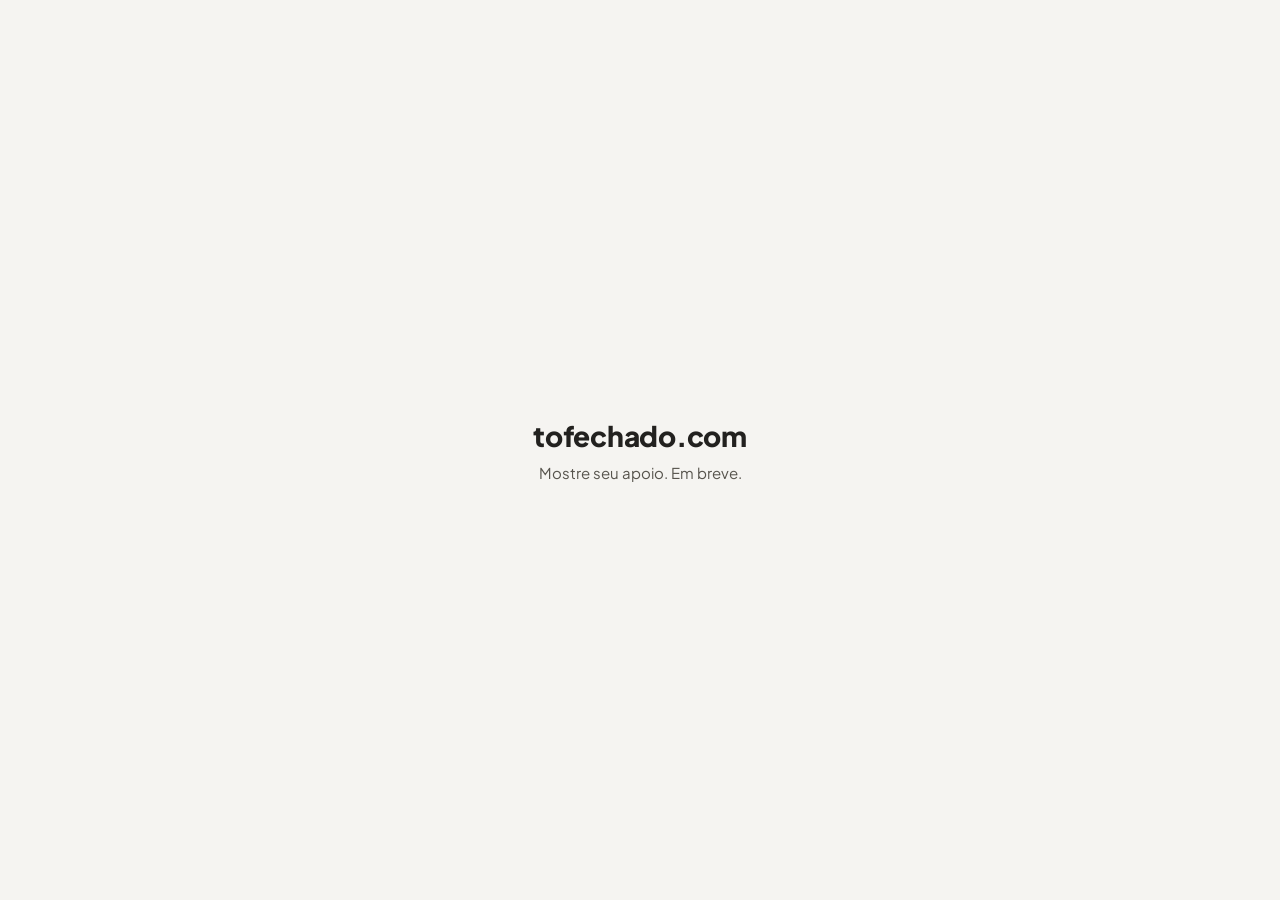
==== index.html @ 61f1edd5 "Site de moldura da Alessandra Cavalcante em /alessandra + página raiz Co-Authored-By: Claude Fable 5" ====
<!DOCTYPE html>
<html lang="pt-BR">
<head>
  <meta charset="UTF-8" />
  <meta name="viewport" content="width=device-width, initial-scale=1.0" />
  <title>tofechado.com</title>
  <meta name="description" content="Mostre seu apoio: coloque sua foto na moldura do seu candidato." />
  <meta name="robots" content="noindex" />
  <meta name="theme-color" content="#22211F" />
  <link rel="preconnect" href="https://fonts.googleapis.com" />
  <link rel="preconnect" href="https://fonts.gstatic.com" crossorigin />
  <link href="https://fonts.googleapis.com/css2?family=Plus+Jakarta+Sans:wght@400;800&display=swap" rel="stylesheet" />
  <style>
    * { box-sizing: border-box; margin: 0; padding: 0; }
    body {
      min-height: 100dvh;
      display: flex;
      flex-direction: column;
      align-items: center;
      justify-content: center;
      gap: 10px;
      background: #F5F4F1;
      color: #22211F;
      font-family: "Plus Jakarta Sans", system-ui, sans-serif;
      text-align: center;
      padding: 24px;
    }
    h1 { font-size: 28px; font-weight: 800; letter-spacing: -0.01em; }
    p { color: #57544D; font-size: 15px; }
  </style>
</head>
<body>
  <h1>tofechado.com</h1>
  <p>Mostre seu apoio. Em breve.</p>
</body>
</html>
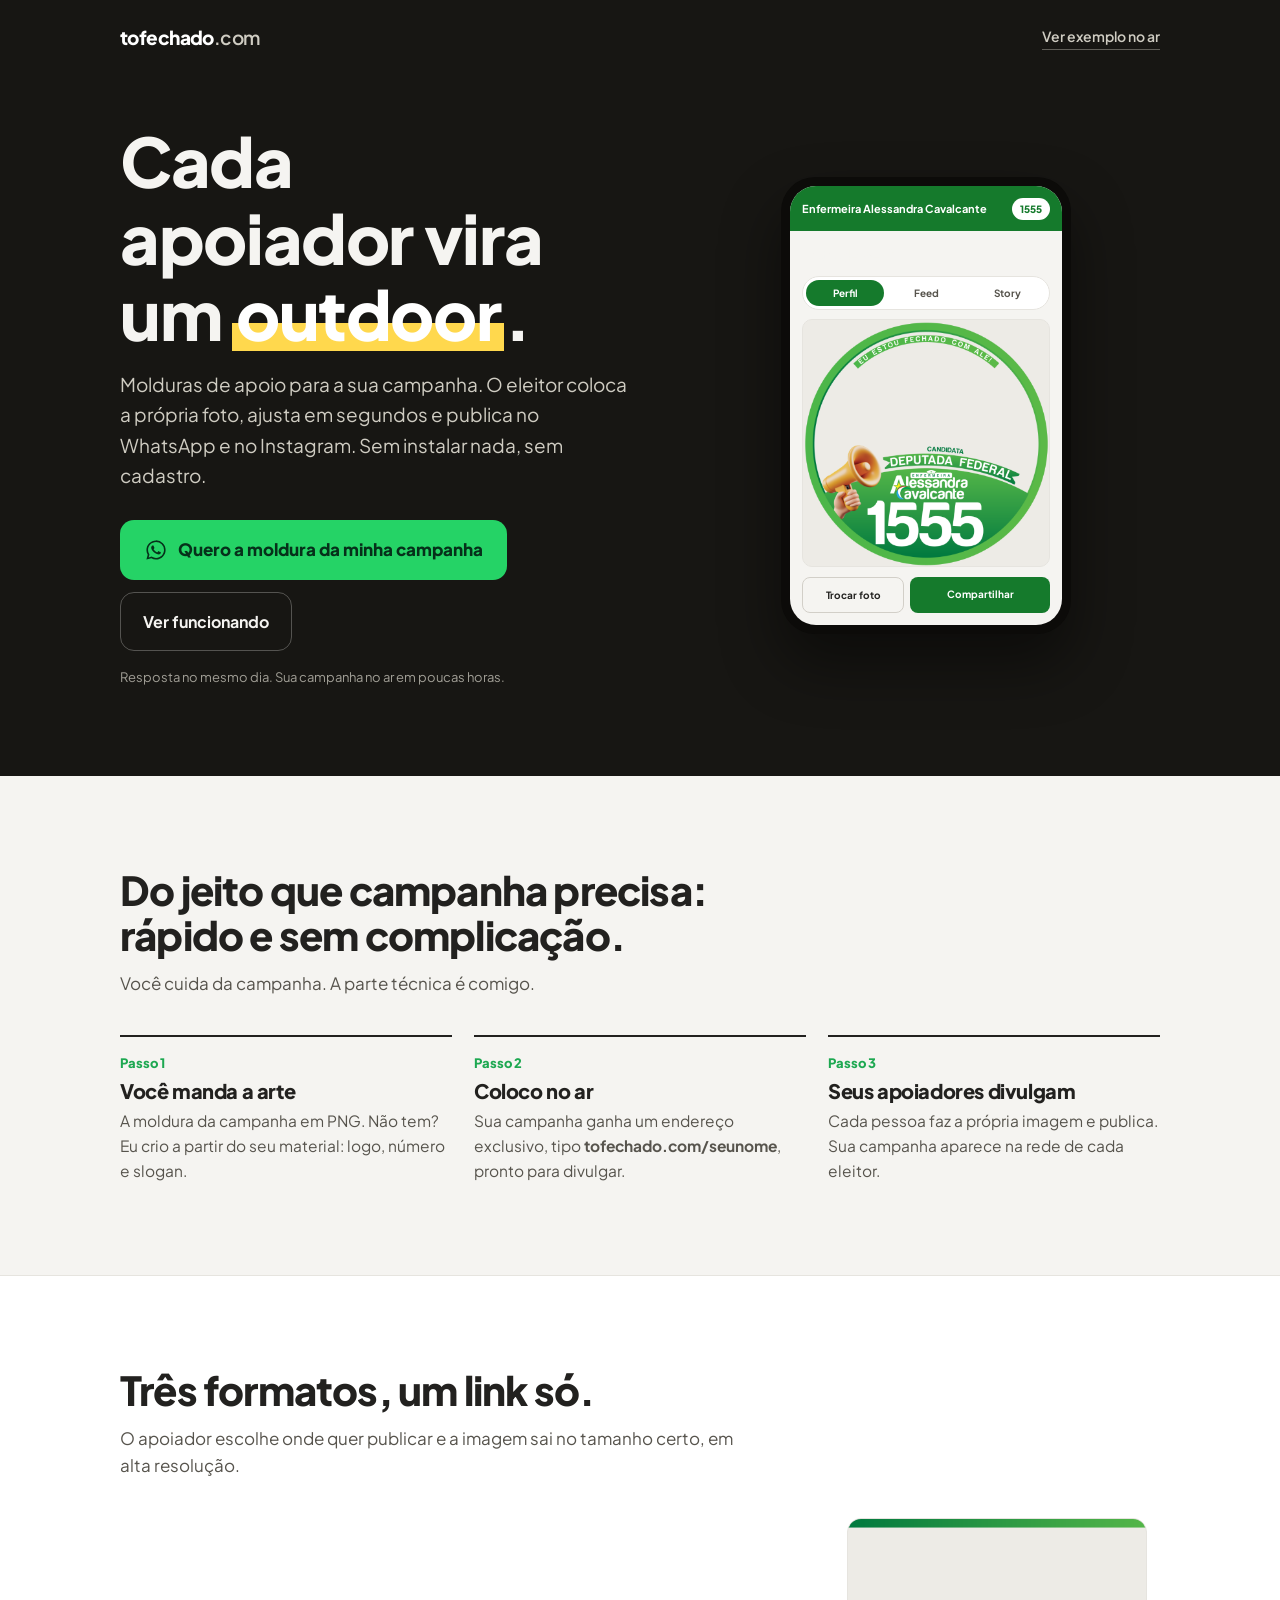
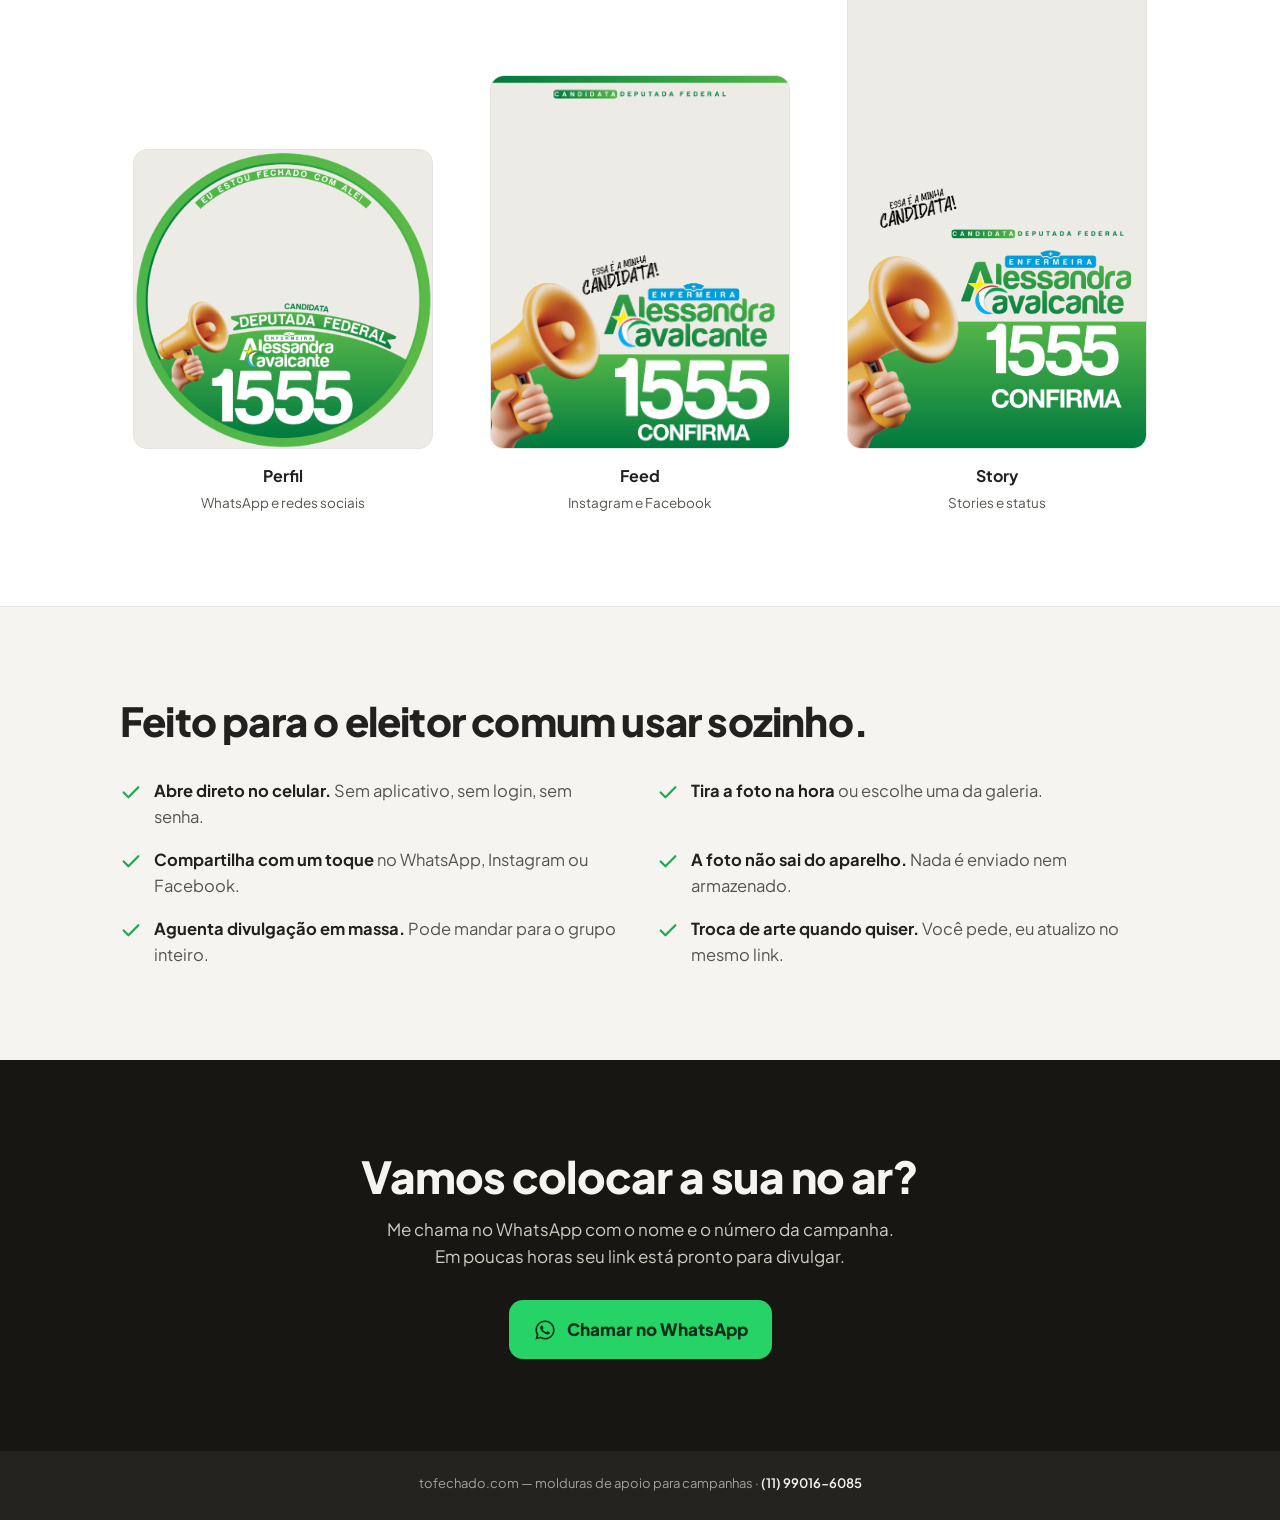
==== commit 9f19a635: "Landing de venda na raiz do domínio com CTA para o WhatsApp Co-Authored-By: Claude Opus 5 <noreply@a" ====
--- a/index.html
+++ b/index.html
@@ -3,34 +3,384 @@
 <head>
   <meta charset="UTF-8" />
   <meta name="viewport" content="width=device-width, initial-scale=1.0" />
-  <title>tofechado.com</title>
-  <meta name="description" content="Mostre seu apoio: coloque sua foto na moldura do seu candidato." />
-  <meta name="robots" content="noindex" />
-  <meta name="theme-color" content="#22211F" />
+  <title>tofechado.com — molduras de apoio para campanhas</title>
+  <meta name="description" content="Molduras de apoio para campanhas: o eleitor coloca a própria foto, baixa e publica no WhatsApp e no Instagram. Sem app, sem cadastro." />
+  <meta property="og:title" content="tofechado.com — molduras de apoio para campanhas" />
+  <meta property="og:description" content="Cada apoiador vira um outdoor. Molduras para perfil, feed e story, no link exclusivo da sua campanha." />
+  <meta name="theme-color" content="#171613" />
+  <link rel="icon" href="data:image/svg+xml,%3Csvg xmlns='http://www.w3.org/2000/svg' viewBox='0 0 100 100'%3E%3Crect width='100' height='100' rx='24' fill='%23171613'/%3E%3Cpath d='M26 52l17 17 31-34' fill='none' stroke='%2325D366' stroke-width='11' stroke-linecap='round' stroke-linejoin='round'/%3E%3C/svg%3E" />
   <link rel="preconnect" href="https://fonts.googleapis.com" />
   <link rel="preconnect" href="https://fonts.gstatic.com" crossorigin />
-  <link href="https://fonts.googleapis.com/css2?family=Plus+Jakarta+Sans:wght@400;800&display=swap" rel="stylesheet" />
+  <link href="https://fonts.googleapis.com/css2?family=Plus+Jakarta+Sans:wght@400;600;700;800&display=swap" rel="stylesheet" />
   <style>
-    * { box-sizing: border-box; margin: 0; padding: 0; }
+    :root {
+      --ink: #171613;
+      --ink-2: #24231F;
+      --creme: #F5F4F1;
+      --branco: #FFFFFF;
+      --borda: #E6E4DF;
+      --texto: #22211F;
+      --texto-2: #57544D;
+      --claro: #CFCCC2;
+      --zap: #25D366;
+      --zap-escuro: #1DA851;
+      --marca: #FFD84D;
+    }
+    * { box-sizing: border-box; margin: 0; padding: 0; -webkit-tap-highlight-color: transparent; }
     body {
-      min-height: 100dvh;
+      background: var(--creme);
+      color: var(--texto);
+      font-family: "Plus Jakarta Sans", system-ui, sans-serif;
+      line-height: 1.6;
+      overflow-x: hidden;
+    }
+    .faixa { padding: 0 20px; }
+    .limite { width: 100%; max-width: 1040px; margin: 0 auto; }
+    h1, h2, h3 { line-height: 1.12; letter-spacing: -0.02em; font-weight: 800; text-wrap: balance; }
+
+    /* ---------- topo escuro ---------- */
+    .hero {
+      background: var(--ink);
+      color: var(--creme);
+      padding: 22px 20px clamp(48px, 9vw, 88px);
+    }
+    .marcaTopo {
       display: flex;
-      flex-direction: column;
-      align-items: center;
-      justify-content: center;
+      align-items: center;
+      justify-content: space-between;
+      gap: 16px;
+      padding-bottom: clamp(34px, 7vw, 70px);
+    }
+    .logo { font-size: 19px; font-weight: 800; letter-spacing: -0.03em; color: var(--branco); }
+    .logo span { color: var(--claro); font-weight: 600; }
+    .linkTopo {
+      color: var(--claro);
+      font-size: 14px;
+      font-weight: 600;
+      text-decoration: none;
+      border-bottom: 1px solid rgba(207, 204, 194, 0.4);
+      padding-bottom: 2px;
+    }
+    .linkTopo:hover { color: var(--branco); }
+
+    .heroGrid {
+      display: grid;
+      grid-template-columns: 1fr;
+      gap: clamp(38px, 7vw, 56px);
+      align-items: center;
+    }
+    @media (min-width: 900px) { .heroGrid { grid-template-columns: 1.05fr 0.95fr; } }
+
+    .hero h1 { font-size: clamp(38px, 8vw, 68px); }
+    .grifo {
+      background: linear-gradient(transparent 62%, var(--marca) 62%, var(--marca) 94%, transparent 94%);
+      padding: 0 4px;
+      color: var(--branco);
+    }
+    .heroTexto {
+      margin-top: 18px;
+      font-size: clamp(16px, 2.2vw, 19px);
+      color: var(--claro);
+      max-width: 46ch;
+    }
+    .acoes { display: flex; flex-wrap: wrap; gap: 12px; margin-top: 30px; }
+    .btnZap {
+      display: inline-flex;
+      align-items: center;
       gap: 10px;
-      background: #F5F4F1;
-      color: #22211F;
-      font-family: "Plus Jakarta Sans", system-ui, sans-serif;
+      background: var(--zap);
+      color: #06301A;
+      font-weight: 800;
+      font-size: 17px;
+      padding: 16px 24px;
+      border-radius: 14px;
+      text-decoration: none;
+      transition: background 0.15s ease-out, transform 0.12s ease-out;
+    }
+    .btnZap:hover { background: var(--zap-escuro); color: #FFFFFF; }
+    .btnZap:active { transform: scale(0.98); }
+    .btnZap svg { width: 24px; height: 24px; flex-shrink: 0; }
+    .btnVazio {
+      display: inline-flex;
+      align-items: center;
+      padding: 16px 22px;
+      border-radius: 14px;
+      border: 1px solid rgba(245, 244, 241, 0.28);
+      color: var(--creme);
+      font-weight: 700;
+      font-size: 16px;
+      text-decoration: none;
+      transition: background 0.15s ease-out;
+    }
+    .btnVazio:hover { background: rgba(245, 244, 241, 0.09); }
+    .aviso { margin-top: 16px; font-size: 13px; color: rgba(207, 204, 194, 0.75); }
+
+    /* ---------- celular de demonstração ---------- */
+    .fone {
+      width: min(290px, 78vw);
+      margin: 0 auto;
+      background: #0C0B09;
+      border-radius: 34px;
+      padding: 9px;
+      box-shadow: 0 30px 60px rgba(0, 0, 0, 0.45);
+    }
+    .foneTela { background: var(--creme); border-radius: 26px; overflow: hidden; }
+    .mockTopo {
+      background: #157A2C;
+      color: #FFFFFF;
+      display: flex;
+      align-items: center;
+      justify-content: space-between;
+      gap: 8px;
+      padding: 12px 12px 11px;
+    }
+    .mockTopo b { font-size: 11px; line-height: 1.2; }
+    .mockTopo span {
+      background: #FFFFFF;
+      color: #157A2C;
+      font-size: 10px;
+      font-weight: 800;
+      padding: 3px 8px;
+      border-radius: 99px;
+    }
+    .mockCorpo { padding: 12px; }
+    .mockTitulo { font-size: 15px; font-weight: 800; letter-spacing: -0.01em; }
+    .mockAbas {
+      display: flex;
+      gap: 3px;
+      background: var(--branco);
+      border: 1px solid var(--borda);
+      border-radius: 99px;
+      padding: 3px;
+      margin: 9px 0;
+    }
+    .mockAbas span {
+      flex: 1;
       text-align: center;
-      padding: 24px;
-    }
-    h1 { font-size: 28px; font-weight: 800; letter-spacing: -0.01em; }
-    p { color: #57544D; font-size: 15px; }
+      font-size: 10px;
+      font-weight: 700;
+      color: var(--texto-2);
+      padding: 5px 0;
+      border-radius: 99px;
+    }
+    .mockAbas .on { background: #157A2C; color: #FFFFFF; }
+    .mockQuadro {
+      background: #EDEBE6;
+      border: 1px solid var(--borda);
+      border-radius: 10px;
+      overflow: hidden;
+      aspect-ratio: 1 / 1;
+    }
+    .mockQuadro img { display: block; width: 100%; height: 100%; }
+    .mockBotoes { display: flex; gap: 6px; margin-top: 10px; }
+    .mockBotoes span {
+      flex: 1;
+      text-align: center;
+      font-size: 10px;
+      font-weight: 700;
+      padding: 9px 0;
+      border-radius: 8px;
+    }
+    .mockBotoes .vazio { border: 1px solid #D2CFC8; color: var(--texto); }
+    .mockBotoes .cheio { background: #157A2C; color: #FFFFFF; flex: 1.4; }
+
+    /* ---------- seções claras ---------- */
+    section.bloco { padding: clamp(52px, 9vw, 92px) 20px; }
+    .bloco h2 { font-size: clamp(27px, 4.6vw, 40px); }
+    .bloco .apoio { margin-top: 12px; color: var(--texto-2); font-size: 17px; max-width: 52ch; }
+
+    .passos { display: grid; gap: 18px; margin-top: 38px; }
+    @media (min-width: 760px) { .passos { grid-template-columns: repeat(3, 1fr); gap: 22px; } }
+    .passo { border-top: 2px solid var(--texto); padding-top: 16px; }
+    .passo .n { font-size: 13px; font-weight: 800; color: var(--zap-escuro); }
+    .passo h3 { font-size: 20px; margin-top: 6px; }
+    .passo p { margin-top: 7px; color: var(--texto-2); font-size: 15.5px; }
+
+    .formatos { background: var(--branco); border-top: 1px solid var(--borda); border-bottom: 1px solid var(--borda); }
+    .vitrine { display: grid; gap: 26px; margin-top: 38px; align-items: end; }
+    @media (min-width: 760px) { .vitrine { grid-template-columns: repeat(3, 1fr); gap: 30px; } }
+    .peca { text-align: center; }
+    .peca img {
+      display: block;
+      width: 100%;
+      max-width: 300px;
+      margin: 0 auto;
+      background: #EDEBE6;
+      border: 1px solid var(--borda);
+      border-radius: 14px;
+    }
+    .peca b { display: block; margin-top: 14px; font-size: 16px; }
+    .peca small { color: var(--texto-2); font-size: 13.5px; }
+
+    .lista { list-style: none; margin-top: 34px; display: grid; gap: 14px; }
+    @media (min-width: 760px) { .lista { grid-template-columns: 1fr 1fr; gap: 16px 34px; } }
+    .lista li { display: flex; gap: 12px; font-size: 16.5px; }
+    .lista svg { width: 22px; height: 22px; flex-shrink: 0; color: var(--zap-escuro); margin-top: 3px; }
+    .lista b { font-weight: 700; }
+    .lista span { color: var(--texto-2); }
+
+    /* ---------- chamada final ---------- */
+    .fechamento { background: var(--ink); color: var(--creme); text-align: center; }
+    .fechamento h2 { font-size: clamp(28px, 5vw, 44px); }
+    .fechamento p { margin: 14px auto 0; color: var(--claro); font-size: 17px; max-width: 44ch; }
+    .fechamento .acoes { justify-content: center; }
+
+    footer {
+      background: var(--ink-2);
+      color: rgba(207, 204, 194, 0.75);
+      font-size: 13px;
+      text-align: center;
+      padding: 22px 20px 26px;
+    }
+    footer a { color: var(--creme); text-decoration: none; font-weight: 600; }
+
+    /* ---------- entrada suave ---------- */
+    .sobe { animation: sobe 0.7s cubic-bezier(0.16, 1, 0.3, 1) both; }
+    .sobe:nth-child(2) { animation-delay: 0.06s; }
+    .sobe:nth-child(3) { animation-delay: 0.12s; }
+    @keyframes sobe { from { opacity: 0; transform: translateY(14px); } to { opacity: 1; transform: none; } }
+    @media (prefers-reduced-motion: reduce) {
+      .sobe { animation: none; }
+      .btnZap, .btnVazio { transition: none; }
+    }
   </style>
 </head>
 <body>
-  <h1>tofechado.com</h1>
-  <p>Mostre seu apoio. Em breve.</p>
+
+  <header class="hero">
+    <div class="limite">
+      <div class="marcaTopo">
+        <div class="logo">tofechado<span>.com</span></div>
+        <a class="linkTopo" href="alessandra/">Ver exemplo no ar</a>
+      </div>
+
+      <div class="heroGrid">
+        <div>
+          <h1 class="sobe">Cada apoiador vira um <span class="grifo">outdoor</span>.</h1>
+          <p class="heroTexto sobe">Molduras de apoio para a sua campanha. O eleitor coloca a própria foto, ajusta em segundos e publica no WhatsApp e no Instagram. Sem instalar nada, sem cadastro.</p>
+          <div class="acoes sobe">
+            <a class="btnZap" href="https://wa.me/5511990166085?text=Ol%C3%A1!%20Gostaria%20de%20fazer%20minha%20moldura." target="_blank" rel="noopener">
+              <svg viewBox="0 0 32 32" fill="currentColor" aria-hidden="true"><path d="M16.03 3.2c-7.06 0-12.8 5.74-12.8 12.8 0 2.26.59 4.46 1.72 6.4L3.2 28.8l6.56-1.71a12.75 12.75 0 0 0 6.27 1.6h.01c7.05 0 12.79-5.74 12.79-12.8 0-3.42-1.33-6.63-3.75-9.05a12.71 12.71 0 0 0-9.05-3.75Zm0 23.32h-.01a10.6 10.6 0 0 1-5.4-1.48l-.39-.23-4.02 1.05 1.07-3.92-.25-.4a10.6 10.6 0 0 1-1.63-5.66c0-5.87 4.78-10.64 10.64-10.64a10.6 10.6 0 0 1 10.63 10.65c0 5.87-4.78 10.63-10.64 10.63Zm5.83-7.97c-.32-.16-1.89-.93-2.18-1.04-.29-.11-.5-.16-.71.16-.21.32-.82 1.04-1 1.25-.19.21-.37.24-.69.08a8.7 8.7 0 0 1-2.56-1.58 9.6 9.6 0 0 1-1.78-2.2c-.18-.32-.02-.49.14-.65.15-.14.32-.37.48-.56.16-.19.21-.32.32-.53.11-.21.05-.4-.03-.56-.08-.16-.71-1.73-.98-2.36-.26-.62-.52-.54-.71-.55l-.61-.01c-.21 0-.56.08-.85.4-.29.32-1.11 1.09-1.11 2.65s1.14 3.08 1.3 3.29c.16.21 2.24 3.42 5.42 4.8.76.32 1.35.52 1.81.67.76.24 1.45.21 2 .13.61-.09 1.89-.77 2.15-1.52.27-.75.27-1.38.19-1.52-.08-.13-.29-.21-.61-.37Z"/></svg>
+              Quero a moldura da minha campanha
+            </a>
+            <a class="btnVazio" href="alessandra/">Ver funcionando</a>
+          </div>
+          <p class="aviso">Resposta no mesmo dia. Sua campanha no ar em poucas horas.</p>
+        </div>
+
+        <div class="fone sobe">
+          <div class="foneTela">
+            <div class="mockTopo"><b>Enfermeira Alessandra Cavalcante</b><span>1555</span></div>
+            <div class="mockCorpo">
+              <p class="mockTitulo">Foto de perfil</p>
+              <div class="mockAbas"><span class="on">Perfil</span><span>Feed</span><span>Story</span></div>
+              <div class="mockQuadro"><img src="demo/perfil.png" alt="Tela do site de molduras com a arte redonda da campanha" /></div>
+              <div class="mockBotoes"><span class="vazio">Trocar foto</span><span class="cheio">Compartilhar</span></div>
+            </div>
+          </div>
+        </div>
+      </div>
+    </div>
+  </header>
+
+  <section class="bloco faixa">
+    <div class="limite">
+      <h2>Do jeito que campanha precisa: rápido e sem complicação.</h2>
+      <p class="apoio">Você cuida da campanha. A parte técnica é comigo.</p>
+
+      <div class="passos">
+        <div class="passo">
+          <div class="n">Passo 1</div>
+          <h3>Você manda a arte</h3>
+          <p>A moldura da campanha em PNG. Não tem? Eu crio a partir do seu material: logo, número e slogan.</p>
+        </div>
+        <div class="passo">
+          <div class="n">Passo 2</div>
+          <h3>Coloco no ar</h3>
+          <p>Sua campanha ganha um endereço exclusivo, tipo <b>tofechado.com/seunome</b>, pronto para divulgar.</p>
+        </div>
+        <div class="passo">
+          <div class="n">Passo 3</div>
+          <h3>Seus apoiadores divulgam</h3>
+          <p>Cada pessoa faz a própria imagem e publica. Sua campanha aparece na rede de cada eleitor.</p>
+        </div>
+      </div>
+    </div>
+  </section>
+
+  <section class="bloco faixa formatos">
+    <div class="limite">
+      <h2>Três formatos, um link só.</h2>
+      <p class="apoio">O apoiador escolhe onde quer publicar e a imagem sai no tamanho certo, em alta resolução.</p>
+
+      <div class="vitrine">
+        <div class="peca">
+          <img src="demo/perfil.png" alt="Moldura redonda para foto de perfil do WhatsApp e do Instagram" />
+          <b>Perfil</b>
+          <small>WhatsApp e redes sociais</small>
+        </div>
+        <div class="peca">
+          <img src="demo/feed.png" alt="Moldura vertical para post no feed do Instagram e do Facebook" />
+          <b>Feed</b>
+          <small>Instagram e Facebook</small>
+        </div>
+        <div class="peca">
+          <img src="demo/story.png" alt="Moldura para story do Instagram e status do WhatsApp" />
+          <b>Story</b>
+          <small>Stories e status</small>
+        </div>
+      </div>
+    </div>
+  </section>
+
+  <section class="bloco faixa">
+    <div class="limite">
+      <h2>Feito para o eleitor comum usar sozinho.</h2>
+      <ul class="lista">
+        <li>
+          <svg viewBox="0 0 24 24" fill="none" stroke="currentColor" stroke-width="2.4" stroke-linecap="round" stroke-linejoin="round" aria-hidden="true"><path d="m4 12.5 5.2 5.2L20 6.8"/></svg>
+          <div><b>Abre direto no celular.</b> <span>Sem aplicativo, sem login, sem senha.</span></div>
+        </li>
+        <li>
+          <svg viewBox="0 0 24 24" fill="none" stroke="currentColor" stroke-width="2.4" stroke-linecap="round" stroke-linejoin="round" aria-hidden="true"><path d="m4 12.5 5.2 5.2L20 6.8"/></svg>
+          <div><b>Tira a foto na hora</b> <span>ou escolhe uma da galeria.</span></div>
+        </li>
+        <li>
+          <svg viewBox="0 0 24 24" fill="none" stroke="currentColor" stroke-width="2.4" stroke-linecap="round" stroke-linejoin="round" aria-hidden="true"><path d="m4 12.5 5.2 5.2L20 6.8"/></svg>
+          <div><b>Compartilha com um toque</b> <span>no WhatsApp, Instagram ou Facebook.</span></div>
+        </li>
+        <li>
+          <svg viewBox="0 0 24 24" fill="none" stroke="currentColor" stroke-width="2.4" stroke-linecap="round" stroke-linejoin="round" aria-hidden="true"><path d="m4 12.5 5.2 5.2L20 6.8"/></svg>
+          <div><b>A foto não sai do aparelho.</b> <span>Nada é enviado nem armazenado.</span></div>
+        </li>
+        <li>
+          <svg viewBox="0 0 24 24" fill="none" stroke="currentColor" stroke-width="2.4" stroke-linecap="round" stroke-linejoin="round" aria-hidden="true"><path d="m4 12.5 5.2 5.2L20 6.8"/></svg>
+          <div><b>Aguenta divulgação em massa.</b> <span>Pode mandar para o grupo inteiro.</span></div>
+        </li>
+        <li>
+          <svg viewBox="0 0 24 24" fill="none" stroke="currentColor" stroke-width="2.4" stroke-linecap="round" stroke-linejoin="round" aria-hidden="true"><path d="m4 12.5 5.2 5.2L20 6.8"/></svg>
+          <div><b>Troca de arte quando quiser.</b> <span>Você pede, eu atualizo no mesmo link.</span></div>
+        </li>
+      </ul>
+    </div>
+  </section>
+
+  <section class="bloco faixa fechamento">
+    <div class="limite">
+      <h2>Vamos colocar a sua no ar?</h2>
+      <p>Me chama no WhatsApp com o nome e o número da campanha. Em poucas horas seu link está pronto para divulgar.</p>
+      <div class="acoes">
+        <a class="btnZap" href="https://wa.me/5511990166085?text=Ol%C3%A1!%20Gostaria%20de%20fazer%20minha%20moldura." target="_blank" rel="noopener">
+          <svg viewBox="0 0 32 32" fill="currentColor" aria-hidden="true"><path d="M16.03 3.2c-7.06 0-12.8 5.74-12.8 12.8 0 2.26.59 4.46 1.72 6.4L3.2 28.8l6.56-1.71a12.75 12.75 0 0 0 6.27 1.6h.01c7.05 0 12.79-5.74 12.79-12.8 0-3.42-1.33-6.63-3.75-9.05a12.71 12.71 0 0 0-9.05-3.75Zm0 23.32h-.01a10.6 10.6 0 0 1-5.4-1.48l-.39-.23-4.02 1.05 1.07-3.92-.25-.4a10.6 10.6 0 0 1-1.63-5.66c0-5.87 4.78-10.64 10.64-10.64a10.6 10.6 0 0 1 10.63 10.65c0 5.87-4.78 10.63-10.64 10.63Zm5.83-7.97c-.32-.16-1.89-.93-2.18-1.04-.29-.11-.5-.16-.71.16-.21.32-.82 1.04-1 1.25-.19.21-.37.24-.69.08a8.7 8.7 0 0 1-2.56-1.58 9.6 9.6 0 0 1-1.78-2.2c-.18-.32-.02-.49.14-.65.15-.14.32-.37.48-.56.16-.19.21-.32.32-.53.11-.21.05-.4-.03-.56-.08-.16-.71-1.73-.98-2.36-.26-.62-.52-.54-.71-.55l-.61-.01c-.21 0-.56.08-.85.4-.29.32-1.11 1.09-1.11 2.65s1.14 3.08 1.3 3.29c.16.21 2.24 3.42 5.42 4.8.76.32 1.35.52 1.81.67.76.24 1.45.21 2 .13.61-.09 1.89-.77 2.15-1.52.27-.75.27-1.38.19-1.52-.08-.13-.29-.21-.61-.37Z"/></svg>
+          Chamar no WhatsApp
+        </a>
+      </div>
+    </div>
+  </section>
+
+  <footer>
+    tofechado.com — molduras de apoio para campanhas · <a href="https://wa.me/5511990166085?text=Ol%C3%A1!%20Gostaria%20de%20fazer%20minha%20moldura." target="_blank" rel="noopener">(11) 99016-6085</a>
+  </footer>
+
 </body>
 </html>
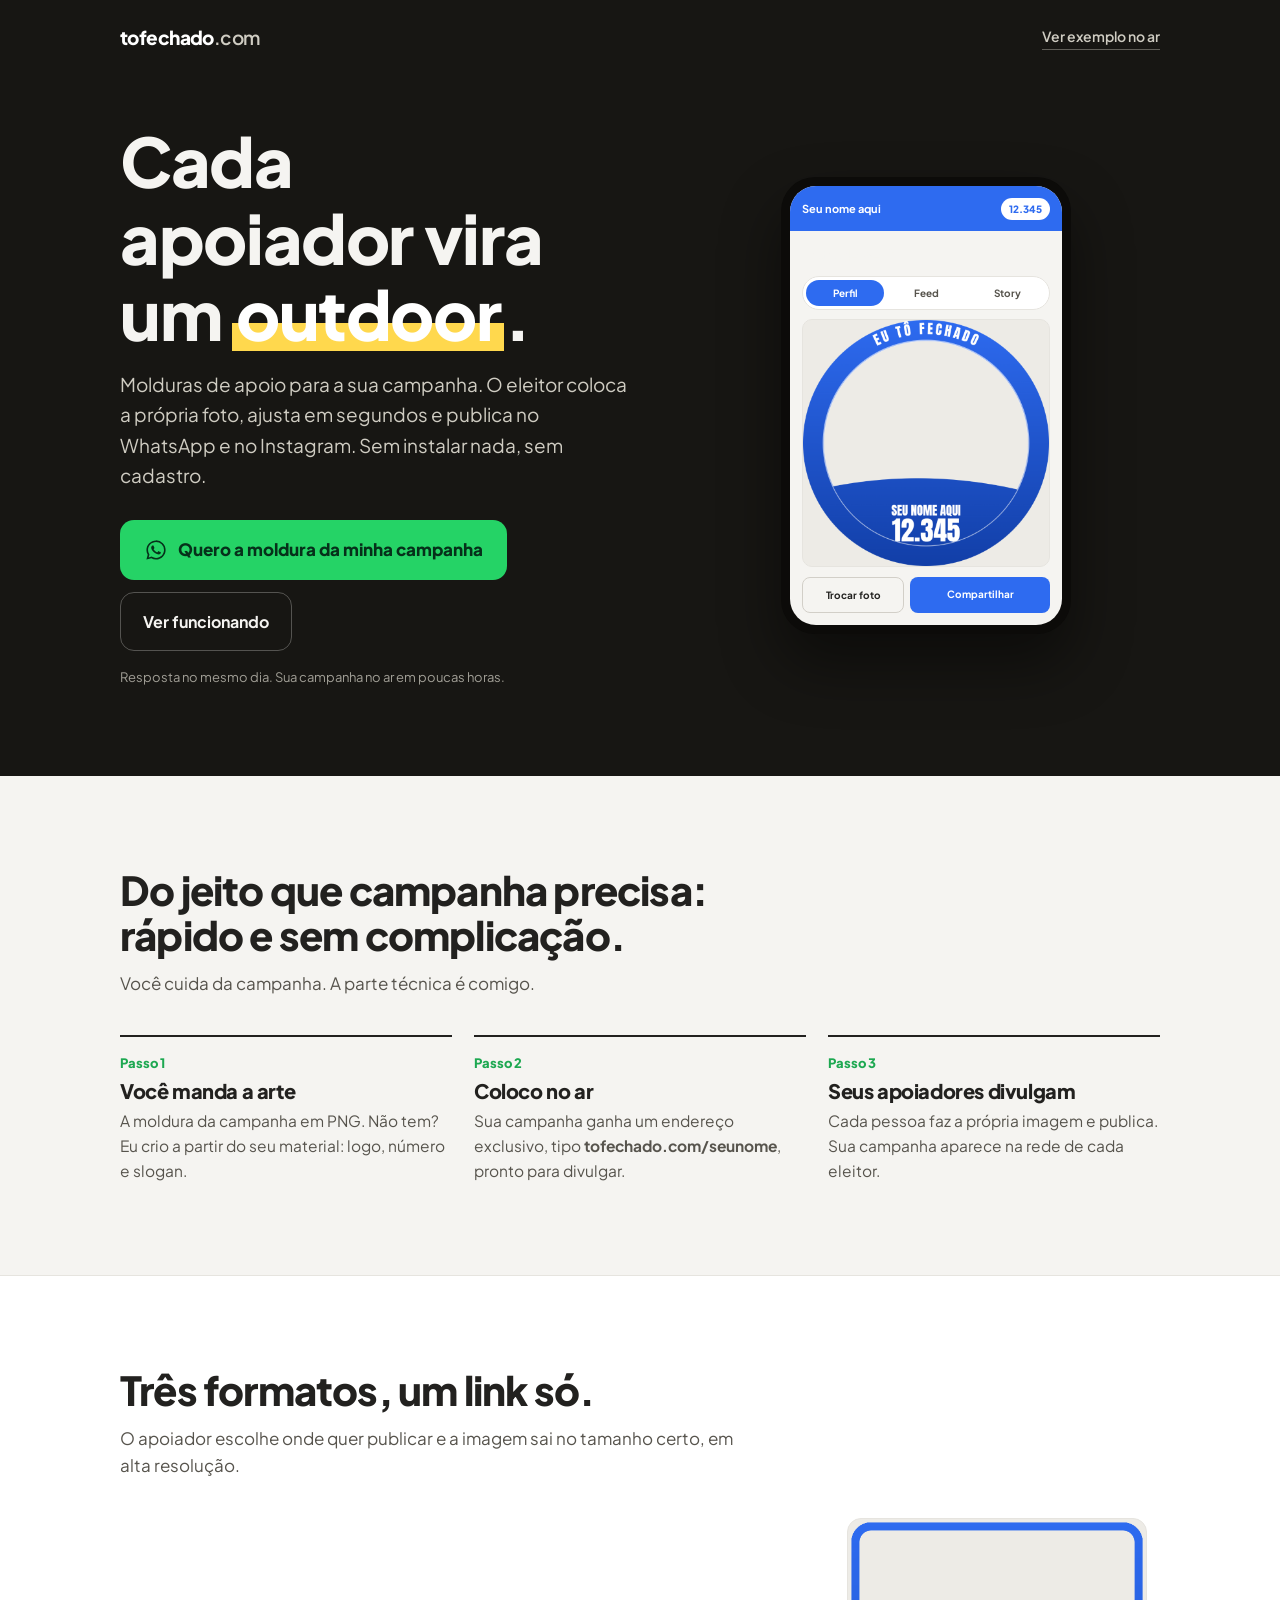
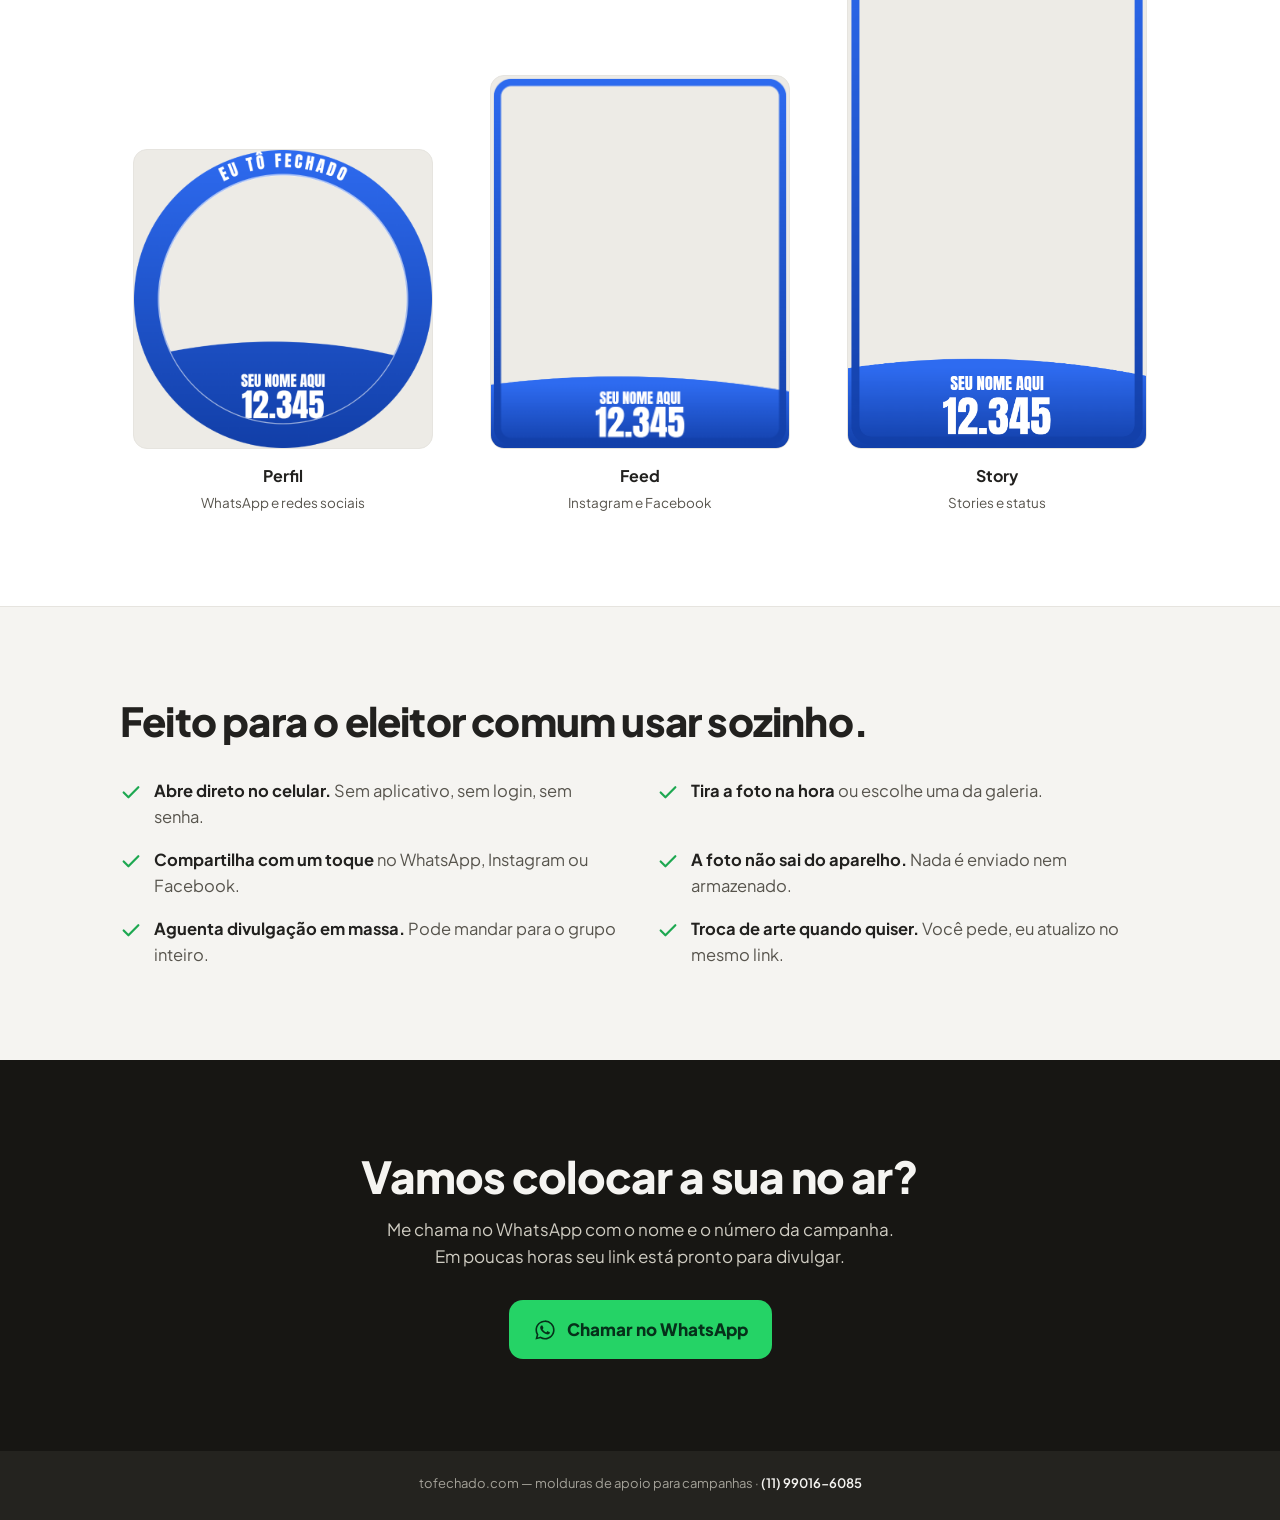
==== commit 9e41f748: "Landing usa campanha fictícia como exemplo + demo funcional em /exemplo Co-Authored-By: Claude Opus " ====
--- a/index.html
+++ b/index.html
@@ -126,7 +126,7 @@
     }
     .foneTela { background: var(--creme); border-radius: 26px; overflow: hidden; }
     .mockTopo {
-      background: #157A2C;
+      background: #2E6BF0;
       color: #FFFFFF;
       display: flex;
       align-items: center;
@@ -137,7 +137,7 @@
     .mockTopo b { font-size: 11px; line-height: 1.2; }
     .mockTopo span {
       background: #FFFFFF;
-      color: #157A2C;
+      color: #2E6BF0;
       font-size: 10px;
       font-weight: 800;
       padding: 3px 8px;
@@ -163,7 +163,7 @@
       padding: 5px 0;
       border-radius: 99px;
     }
-    .mockAbas .on { background: #157A2C; color: #FFFFFF; }
+    .mockAbas .on { background: #2E6BF0; color: #FFFFFF; }
     .mockQuadro {
       background: #EDEBE6;
       border: 1px solid var(--borda);
@@ -182,7 +182,7 @@
       border-radius: 8px;
     }
     .mockBotoes .vazio { border: 1px solid #D2CFC8; color: var(--texto); }
-    .mockBotoes .cheio { background: #157A2C; color: #FFFFFF; flex: 1.4; }
+    .mockBotoes .cheio { background: #2E6BF0; color: #FFFFFF; flex: 1.4; }
 
     /* ---------- seções claras ---------- */
     section.bloco { padding: clamp(52px, 9vw, 92px) 20px; }
@@ -251,7 +251,7 @@
     <div class="limite">
       <div class="marcaTopo">
         <div class="logo">tofechado<span>.com</span></div>
-        <a class="linkTopo" href="alessandra/">Ver exemplo no ar</a>
+        <a class="linkTopo" href="exemplo/">Ver exemplo no ar</a>
       </div>
 
       <div class="heroGrid">
@@ -263,18 +263,18 @@
               <svg viewBox="0 0 32 32" fill="currentColor" aria-hidden="true"><path d="M16.03 3.2c-7.06 0-12.8 5.74-12.8 12.8 0 2.26.59 4.46 1.72 6.4L3.2 28.8l6.56-1.71a12.75 12.75 0 0 0 6.27 1.6h.01c7.05 0 12.79-5.74 12.79-12.8 0-3.42-1.33-6.63-3.75-9.05a12.71 12.71 0 0 0-9.05-3.75Zm0 23.32h-.01a10.6 10.6 0 0 1-5.4-1.48l-.39-.23-4.02 1.05 1.07-3.92-.25-.4a10.6 10.6 0 0 1-1.63-5.66c0-5.87 4.78-10.64 10.64-10.64a10.6 10.6 0 0 1 10.63 10.65c0 5.87-4.78 10.63-10.64 10.63Zm5.83-7.97c-.32-.16-1.89-.93-2.18-1.04-.29-.11-.5-.16-.71.16-.21.32-.82 1.04-1 1.25-.19.21-.37.24-.69.08a8.7 8.7 0 0 1-2.56-1.58 9.6 9.6 0 0 1-1.78-2.2c-.18-.32-.02-.49.14-.65.15-.14.32-.37.48-.56.16-.19.21-.32.32-.53.11-.21.05-.4-.03-.56-.08-.16-.71-1.73-.98-2.36-.26-.62-.52-.54-.71-.55l-.61-.01c-.21 0-.56.08-.85.4-.29.32-1.11 1.09-1.11 2.65s1.14 3.08 1.3 3.29c.16.21 2.24 3.42 5.42 4.8.76.32 1.35.52 1.81.67.76.24 1.45.21 2 .13.61-.09 1.89-.77 2.15-1.52.27-.75.27-1.38.19-1.52-.08-.13-.29-.21-.61-.37Z"/></svg>
               Quero a moldura da minha campanha
             </a>
-            <a class="btnVazio" href="alessandra/">Ver funcionando</a>
+            <a class="btnVazio" href="exemplo/">Ver funcionando</a>
           </div>
           <p class="aviso">Resposta no mesmo dia. Sua campanha no ar em poucas horas.</p>
         </div>
 
         <div class="fone sobe">
           <div class="foneTela">
-            <div class="mockTopo"><b>Enfermeira Alessandra Cavalcante</b><span>1555</span></div>
+            <div class="mockTopo"><b>Seu nome aqui</b><span>12.345</span></div>
             <div class="mockCorpo">
               <p class="mockTitulo">Foto de perfil</p>
               <div class="mockAbas"><span class="on">Perfil</span><span>Feed</span><span>Story</span></div>
-              <div class="mockQuadro"><img src="demo/perfil.png" alt="Tela do site de molduras com a arte redonda da campanha" /></div>
+              <div class="mockQuadro"><img src="demo/perfil.png" alt="Tela do site de molduras com uma arte de campanha de exemplo" /></div>
               <div class="mockBotoes"><span class="vazio">Trocar foto</span><span class="cheio">Compartilhar</span></div>
             </div>
           </div>
@@ -315,17 +315,17 @@
 
       <div class="vitrine">
         <div class="peca">
-          <img src="demo/perfil.png" alt="Moldura redonda para foto de perfil do WhatsApp e do Instagram" />
+          <img src="demo/perfil.png" alt="Exemplo de moldura redonda para foto de perfil" />
           <b>Perfil</b>
           <small>WhatsApp e redes sociais</small>
         </div>
         <div class="peca">
-          <img src="demo/feed.png" alt="Moldura vertical para post no feed do Instagram e do Facebook" />
+          <img src="demo/feed.png" alt="Exemplo de moldura vertical para post no feed" />
           <b>Feed</b>
           <small>Instagram e Facebook</small>
         </div>
         <div class="peca">
-          <img src="demo/story.png" alt="Moldura para story do Instagram e status do WhatsApp" />
+          <img src="demo/story.png" alt="Exemplo de moldura para story e status" />
           <b>Story</b>
           <small>Stories e status</small>
         </div>
